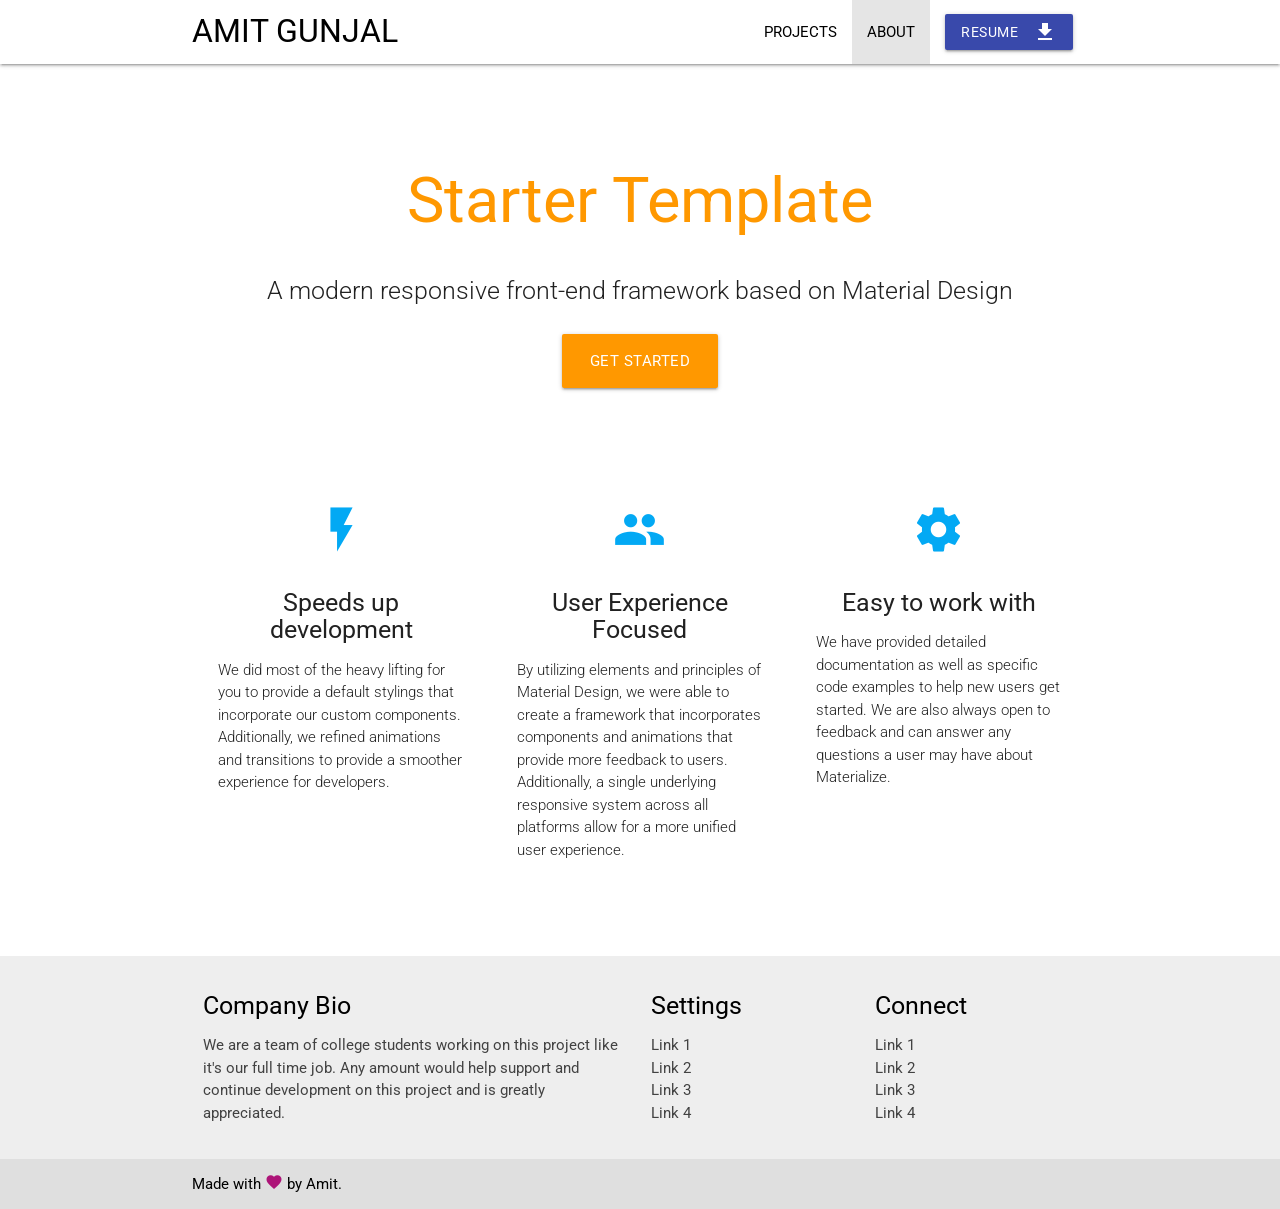
==== about.html @ e97c18be "new homepage and introduced other pages" ====
<!DOCTYPE html>
<html lang="en">

<head>
    <meta http-equiv="Content-Type" content="text/html; charset=UTF-8" />
    <meta name="viewport" content="width=device-width, initial-scale=1, maximum-scale=1.0" />
    <title>Starter Template - Materialize</title>

    <!-- CSS  -->
    <link href="https://fonts.googleapis.com/icon?family=Material+Icons" rel="stylesheet">
    <link href="lib/css/materialize.min.css" type="text/css" rel="stylesheet" media="screen,projection" />
    <link href="css/index.css" type="text/css" rel="stylesheet" media="screen,projection" />
    <link href="https://fonts.googleapis.com/css2?family=Open+Sans&family=Roboto:wght@300&display=swap"
        rel="stylesheet">
</head>

<body>
    <nav class="white" role="navigation">
        <div class="nav-wrapper container"><a id="logo-container" href="index.html" class="brand-logo black-text">AMIT GUNJAL</a>
            <ul class="right hide-on-med-and-down">
                <li><a class="waves-effect waves-light btn indigo darken-1"><i class="material-icons right">file_download</i>RESUME</a></li>
            </ul>
            <ul class="right hide-on-med-and-down">
                <li class="active"><a href="about.html" class="black-text">ABOUT</a></li>
            </ul>
            <ul class="right hide-on-med-and-down">
                <li><a href="projects.html" class="black-text">PROJECTS</a></li>
            </ul>
            
            <ul id="nav-mobile" class="sidenav">
                <li><a href="#" class="black-text">ABOUT</a></li>
                <li><a href="#" class="black-text">PROJECTS</a></li>
                <li><a class="waves-effect waves-light btn indigo darken-1"><i class="material-icons right">file_download</i>RESUME</a></li>
            </ul>
            <a href="#" data-target="nav-mobile" class="sidenav-trigger black-text"><i
                    class="material-icons">menu</i></a>
        </div>
    </nav>
    <div class="section no-pad-bot" id="index-banner">
        <div class="container">
            <br><br>
            <h1 class="header center orange-text">Starter Template</h1>
            <div class="row center">
                <h5 class="header col s12 light">A modern responsive front-end framework based on Material Design</h5>
            </div>
            <div class="row center">
                <a href="http://materializecss.com/getting-started.html" id="download-button"
                    class="btn-large waves-effect waves-light orange">Get Started</a>
            </div>
            <br><br>

        </div>
    </div>


    <div class="container">
        <div class="section">

            <!--   Icon Section   -->
            <div class="row">
                <div class="col s12 m4">
                    <div class="icon-block">
                        <h2 class="center light-blue-text"><i class="material-icons">flash_on</i></h2>
                        <h5 class="center">Speeds up development</h5>

                        <p class="light">We did most of the heavy lifting for you to provide a default stylings that
                            incorporate our custom components. Additionally, we refined animations and transitions to
                            provide a smoother experience for developers.</p>
                    </div>
                </div>

                <div class="col s12 m4">
                    <div class="icon-block">
                        <h2 class="center light-blue-text"><i class="material-icons">group</i></h2>
                        <h5 class="center">User Experience Focused</h5>

                        <p class="light">By utilizing elements and principles of Material Design, we were able to create
                            a framework that incorporates components and animations that provide more feedback to users.
                            Additionally, a single underlying responsive system across all platforms allow for a more
                            unified user experience.</p>
                    </div>
                </div>

                <div class="col s12 m4">
                    <div class="icon-block">
                        <h2 class="center light-blue-text"><i class="material-icons">settings</i></h2>
                        <h5 class="center">Easy to work with</h5>

                        <p class="light">We have provided detailed documentation as well as specific code examples to
                            help new users get started. We are also always open to feedback and can answer any questions
                            a user may have about Materialize.</p>
                    </div>
                </div>
            </div>

        </div>
        <br><br>
    </div>

    <footer class="page-footer grey lighten-3">
        <div class="container">
            <div class="row">
                <div class="col l6 s12">
                    <h5 class="black-text">Company Bio</h5>
                    <p class="text-424242">We are a team of college students working on this project like
                        it's our full time job. Any amount would help support and continue development on this project
                        and is greatly appreciated.</p>


                </div>
                <div class="col l3 s12">
                    <h5 class="black-text">Settings</h5>
                    <ul>
                        <li><a class="text-424242" href="#!">Link 1</a></li>
                        <li><a class="text-424242" href="#!">Link 2</a></li>
                        <li><a class="text-424242" href="#!">Link 3</a></li>
                        <li><a class="text-424242" href="#!">Link 4</a></li>
                    </ul>
                </div>
                <div class="col l3 s12">
                    <h5 class="black-text">Connect</h5>
                    <ul>
                        <li><a class="text-424242" href="#!">Link 1</a></li>
                        <li><a class="text-424242" href="#!">Link 2</a></li>
                        <li><a class="text-424242" href="#!">Link 3</a></li>
                        <li><a class="text-424242" href="#!">Link 4</a></li>
                    </ul>
                </div>
            </div>
        </div>
        <div class="footer-copyright black-text">
            <div class="container">
                Made with <i class="material-icons favorite-icon">favorite</i> by Amit.</a>
            </div>
        </div>
    </footer>


    <!--  Scripts-->
    <script src="https://code.jquery.com/jquery-2.1.1.min.js"></script>
    <script src="lib/js/materialize.js"></script>
    <script src="js/index.js"></script>

</body>

</html>
---- css/index.css ----
/* Custom Stylesheet */
/**
 * Use this file to override Materialize files so you can update
 * the core Materialize files in the future
 *
 * Made By MaterializeCSS.com
 */
.primary {
  color: #ad1478;
}

.icon-block {
  padding: 0 15px;
}

.icon-block .material-icons {
  font-size: inherit;
}

@media only screen and (max-width: 992px) {
  nav .brand-logo {
    width: fit-content;
  }
  .sidenav li > a > i,
  .sidenav li > a > [class^="mdi-"],
  .sidenav li > a li > a > [class*="mdi-"],
  .sidenav li > a > i.material-icons {
    color: white;
  }
}

.text-424242 {
  color: #424242;
}

.favorite-icon {
  color: #ad1478;
  vertical-align: top;
  font-size: large;
}
.primary {
  color: #ad1478;
}
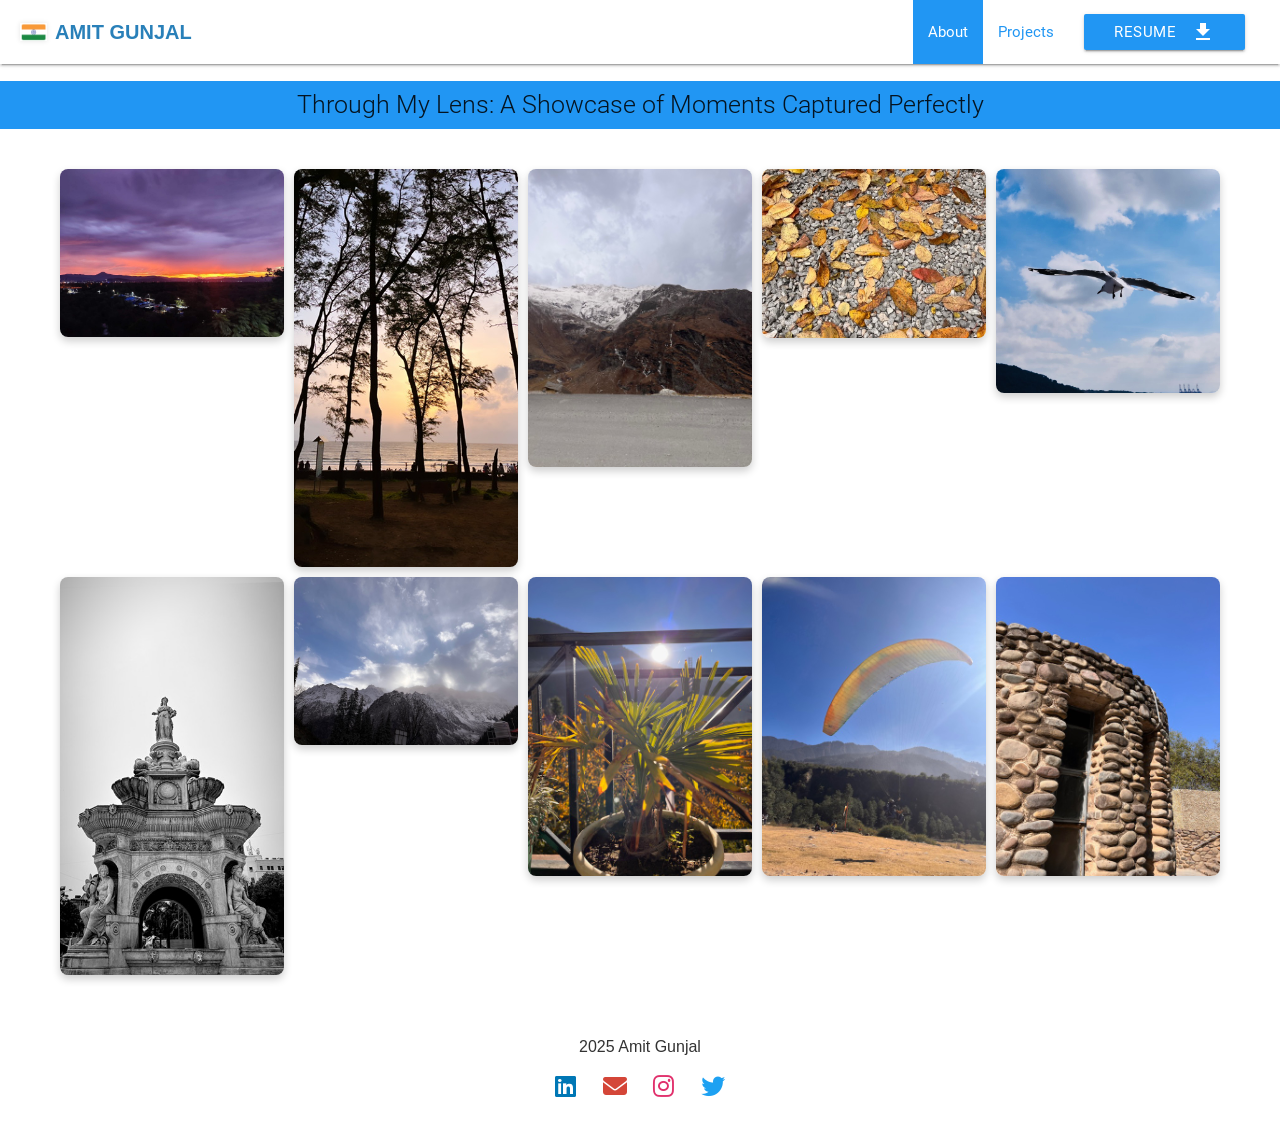
==== commit f7ad104a: "initial commit" ====
--- a/about.html
+++ b/about.html
@@ -1,146 +1,156 @@
 <!DOCTYPE html>
-<html lang="en">
+<html>
 
 <head>
-    <meta http-equiv="Content-Type" content="text/html; charset=UTF-8" />
-    <meta name="viewport" content="width=device-width, initial-scale=1, maximum-scale=1.0" />
-    <title>Starter Template - Materialize</title>
+  <title>About -Amit</title>
+  <!--Import Google Icon Font-->
+  <link href="https://fonts.googleapis.com/icon?family=Material+Icons" rel="stylesheet">
+  <!--Import materialize.css-->
+  <link type="text/css" rel="stylesheet" href="css/materialize.min.css" media="screen,projection" />
+  <link rel="stylesheet" href="https://cdnjs.cloudflare.com/ajax/libs/font-awesome/6.5.1/css/all.min.css">
 
-    <!-- CSS  -->
-    <link href="https://fonts.googleapis.com/icon?family=Material+Icons" rel="stylesheet">
-    <link href="lib/css/materialize.min.css" type="text/css" rel="stylesheet" media="screen,projection" />
-    <link href="css/index.css" type="text/css" rel="stylesheet" media="screen,projection" />
-    <link href="https://fonts.googleapis.com/css2?family=Open+Sans&family=Roboto:wght@300&display=swap"
-        rel="stylesheet">
+  <!--Let browser know website is optimized for mobile-->
+  <meta name="viewport" content="width=device-width, initial-scale=1.0" />
 </head>
+<style type="text/css">
+  html {
+    margin-right: 0px;
+    margin-left: 0px;
+    background-color: #fff;
+  }
+
+  #nav .color-primary-dark {
+    color: #2196f3;
+  }
+
+  #nav .color-primary-dark-back a {
+    background-color: #2196f3;
+  }
+
+  .parallax-container {
+    height: 300px;
+  }
+
+  .git-logo:hover {
+    height: 72px;
+    width: 72px;
+    display: block;
+    padding: 10px;
+    border: 2px solid red;
+  }
+</style>
+<!--------------------------------------------- Body-------------------------------------------------------------->
 
 <body>
-    <nav class="white" role="navigation">
-        <div class="nav-wrapper container"><a id="logo-container" href="index.html" class="brand-logo black-text">AMIT GUNJAL</a>
-            <ul class="right hide-on-med-and-down">
-                <li><a class="waves-effect waves-light btn indigo darken-1"><i class="material-icons right">file_download</i>RESUME</a></li>
-            </ul>
-            <ul class="right hide-on-med-and-down">
-                <li class="active"><a href="about.html" class="black-text">ABOUT</a></li>
-            </ul>
-            <ul class="right hide-on-med-and-down">
-                <li><a href="projects.html" class="black-text">PROJECTS</a></li>
-            </ul>
-            
-            <ul id="nav-mobile" class="sidenav">
-                <li><a href="#" class="black-text">ABOUT</a></li>
-                <li><a href="#" class="black-text">PROJECTS</a></li>
-                <li><a class="waves-effect waves-light btn indigo darken-1"><i class="material-icons right">file_download</i>RESUME</a></li>
-            </ul>
-            <a href="#" data-target="nav-mobile" class="sidenav-trigger black-text"><i
-                    class="material-icons">menu</i></a>
-        </div>
-    </nav>
-    <div class="section no-pad-bot" id="index-banner">
-        <div class="container">
-            <br><br>
-            <h1 class="header center orange-text">Starter Template</h1>
-            <div class="row center">
-                <h5 class="header col s12 light">A modern responsive front-end framework based on Material Design</h5>
-            </div>
-            <div class="row center">
-                <a href="http://materializecss.com/getting-started.html" id="download-button"
-                    class="btn-large waves-effect waves-light orange">Get Started</a>
-            </div>
-            <br><br>
+  <!--Import jQuery before materialize.js-->
+  <script type="text/javascript" src="https://code.jquery.com/jquery-3.2.1.min.js"></script>
+  <script type="text/javascript" src="js/materialize.min.js"></script>
+  <script type="text/javascript">
 
-        </div>
+    $(document).ready(function () {
+      $('.materialboxed').materialbox();
+    });
+
+  </script>
+
+  <!--------------------------------------------- NavBAr---------------------------------------------------------------->
+  <nav>
+    <div id="nav" class="nav-wrapper white" style="padding-left: 20px;padding-right: 20px;">
+      <a href="http://amitgunjal26.github.io/amitgunjal.github.io//" class="brand-logo"
+        style="font-family: Arial, sans-serif; font-size: 20px; color: #2c3e50; text-decoration: none; display: inline-flex; align-items: center; border-radius: 5px; transition: background-color 0.3s ease;">
+        <img src="images/indian-flag.png" height="18" width="27"
+          style="vertical-align: middle; margin-right: 8px; box-shadow: 0 0 5px rgba(0, 0, 0, 0.1);">
+        <span style="font-weight: bold; color: #2980b9;">AMIT GUNJAL</span>
+      </a>
+      <a href="#" data-activates="mobile-demo" class="button-collapse color-primary-dark"><i
+          class="material-icons">menu</i></a>
+      <ul class="right hide-on-med-and-down">
+        <li class="color-primary-dark-back"><a href="about.html" class="">About</a></li>
+        <li><a href="projects.html" class="color-primary-dark">Projects</a></li>
+        <li><a class="tooltipped blue btn" data-position="bottom" data-delay="50"
+            data-tooltip="Click to download" href="docs/Resume.pdf">Resume <i
+              class="material-icons right">file_download</i></a></li>
+      </ul>
+      <ul class="side-nav" id="mobile-demo">
+        <li><a href="about.html" class="color-primary-dark">About</a></li>
+        <li><a href="badges.html" class="color-primary-dark">Projects</a></li>
+        <li><a class="tooltipped btn blue waves-effect waves-light btn blue" data-position="bottom" data-delay="50"
+            data-tooltip="Click to download" href="docs/Resume.pdf">Resume <i
+              class="material-icons right">file_download</i></a></li>
+      </ul>
     </div>
+  </nav>
+  <!-- --------------------------------------------- Project 1 ------------------------------------------------------ -->
+  <style>
+    .photo-collage {
+      display: grid;
+      grid-template-columns: repeat(5, 1fr);
+      gap: 10px;
+      padding: 20px;
+      max-width: 1200px;
+      margin: 20px auto;
+    }
 
+    .photo-collage img {
+      width: 100%;
+      height: auto;
+      border-radius: 8px;
+      box-shadow: 0 4px 8px rgba(0, 0, 0, 0.2);
+      transition: transform 0.3s, box-shadow 0.3s;
+    }
 
-    <div class="container">
-        <div class="section">
+    .photo-collage img:hover {
+      transform: scale(1.05);
+      box-shadow: 0 8px 16px rgba(0, 0, 0, 0.3);
+    }
 
-            <!--   Icon Section   -->
-            <div class="row">
-                <div class="col s12 m4">
-                    <div class="icon-block">
-                        <h2 class="center light-blue-text"><i class="material-icons">flash_on</i></h2>
-                        <h5 class="center">Speeds up development</h5>
+    footer {
+      margin-top: 20px;
+      padding: 10px;
+      background-color: #333;
+      color: white;
+    }
+  </style>
+  </head>
 
-                        <p class="light">We did most of the heavy lifting for you to provide a default stylings that
-                            incorporate our custom components. Additionally, we refined animations and transitions to
-                            provide a smoother experience for developers.</p>
-                    </div>
-                </div>
+  <body>
+    <h4 align="center" class="blue flow-text" style="padding: 10px;">Through My Lens: A Showcase of Moments Captured Perfectly</h4>
 
-                <div class="col s12 m4">
-                    <div class="icon-block">
-                        <h2 class="center light-blue-text"><i class="material-icons">group</i></h2>
-                        <h5 class="center">User Experience Focused</h5>
+    <div class="photo-collage">
+      <img src="images/im1.JPG" alt="Photo 1">
+      <img src="images/im2.JPG" alt="Photo 2">
+      <img src="images/im6.jpg" alt="Photo 3">
+      <img src="images/im4.JPG" alt="Photo 4">
+      <img src="images/im5.JPG" alt="Photo 5">
+      <img src="images/im3.JPG" alt="Photo 6">
+      <img src="images/im7.jpg" alt="Photo 7">
+      <img src="images/im8.jpg" alt="Photo 8">
+      <img src="images/im9.jpg" alt="Photo 9">
+      <img src="images/im0.jpg" alt="Photo 10">
+    </div>
+    <!--------------------------------------------- Footer---------------------------------------------------------------->
 
-                        <p class="light">By utilizing elements and principles of Material Design, we were able to create
-                            a framework that incorporates components and animations that provide more feedback to users.
-                            Additionally, a single underlying responsive system across all platforms allow for a more
-                            unified user experience.</p>
-                    </div>
-                </div>
-
-                <div class="col s12 m4">
-                    <div class="icon-block">
-                        <h2 class="center light-blue-text"><i class="material-icons">settings</i></h2>
-                        <h5 class="center">Easy to work with</h5>
-
-                        <p class="light">We have provided detailed documentation as well as specific code examples to
-                            help new users get started. We are also always open to feedback and can answer any questions
-                            a user may have about Materialize.</p>
-                    </div>
-                </div>
-            </div>
-
-        </div>
-        <br><br>
-    </div>
-
-    <footer class="page-footer grey lighten-3">
-        <div class="container">
-            <div class="row">
-                <div class="col l6 s12">
-                    <h5 class="black-text">Company Bio</h5>
-                    <p class="text-424242">We are a team of college students working on this project like
-                        it's our full time job. Any amount would help support and continue development on this project
-                        and is greatly appreciated.</p>
-
-
-                </div>
-                <div class="col l3 s12">
-                    <h5 class="black-text">Settings</h5>
-                    <ul>
-                        <li><a class="text-424242" href="#!">Link 1</a></li>
-                        <li><a class="text-424242" href="#!">Link 2</a></li>
-                        <li><a class="text-424242" href="#!">Link 3</a></li>
-                        <li><a class="text-424242" href="#!">Link 4</a></li>
-                    </ul>
-                </div>
-                <div class="col l3 s12">
-                    <h5 class="black-text">Connect</h5>
-                    <ul>
-                        <li><a class="text-424242" href="#!">Link 1</a></li>
-                        <li><a class="text-424242" href="#!">Link 2</a></li>
-                        <li><a class="text-424242" href="#!">Link 3</a></li>
-                        <li><a class="text-424242" href="#!">Link 4</a></li>
-                    </ul>
-                </div>
-            </div>
-        </div>
-        <div class="footer-copyright black-text">
-            <div class="container">
-                Made with <i class="material-icons favorite-icon">favorite</i> by Amit.</a>
-            </div>
-        </div>
+    <footer class="page-footer white" style="padding: 20px; text-align: center; font-family: Arial, sans-serif;">
+      <p style="margin: 0; font-size: 16px; color: #333;">2025 Amit Gunjal</p>
+      <div style="margin-top: 10px;">
+        <a href="https://www.linkedin.com/in/amit-gunjal-8612068a/" target="_blank"
+          style="text-decoration: none; margin: 0 10px; color: #0077b5; font-size: 24px;">
+          <i class="fab fa-linkedin"></i>
+        </a>
+        <a href="mailto:amitgunjal26@gmail.com" target="_blank"
+          style="text-decoration: none; margin: 0 10px; color: #d44638; font-size: 24px;">
+          <i class="fas fa-envelope"></i>
+        </a>
+        <a href="https://www.instagram.com/_amitgunjal" target="_blank"
+          style="text-decoration: none; margin: 0 10px; color: #e1306c; font-size: 24px;">
+          <i class="fab fa-instagram"></i>
+        </a>
+        <a href="https://x.com/_amitgunjal" target="_blank"
+          style="text-decoration: none; margin: 0 10px; color: #1da1f2; font-size: 24px;">
+          <i class="fab fa-twitter"></i>
+        </a>
+      </div>
     </footer>
-
-
-    <!--  Scripts-->
-    <script src="https://code.jquery.com/jquery-2.1.1.min.js"></script>
-    <script src="lib/js/materialize.js"></script>
-    <script src="js/index.js"></script>
-
-</body>
+  </body>
 
 </html>
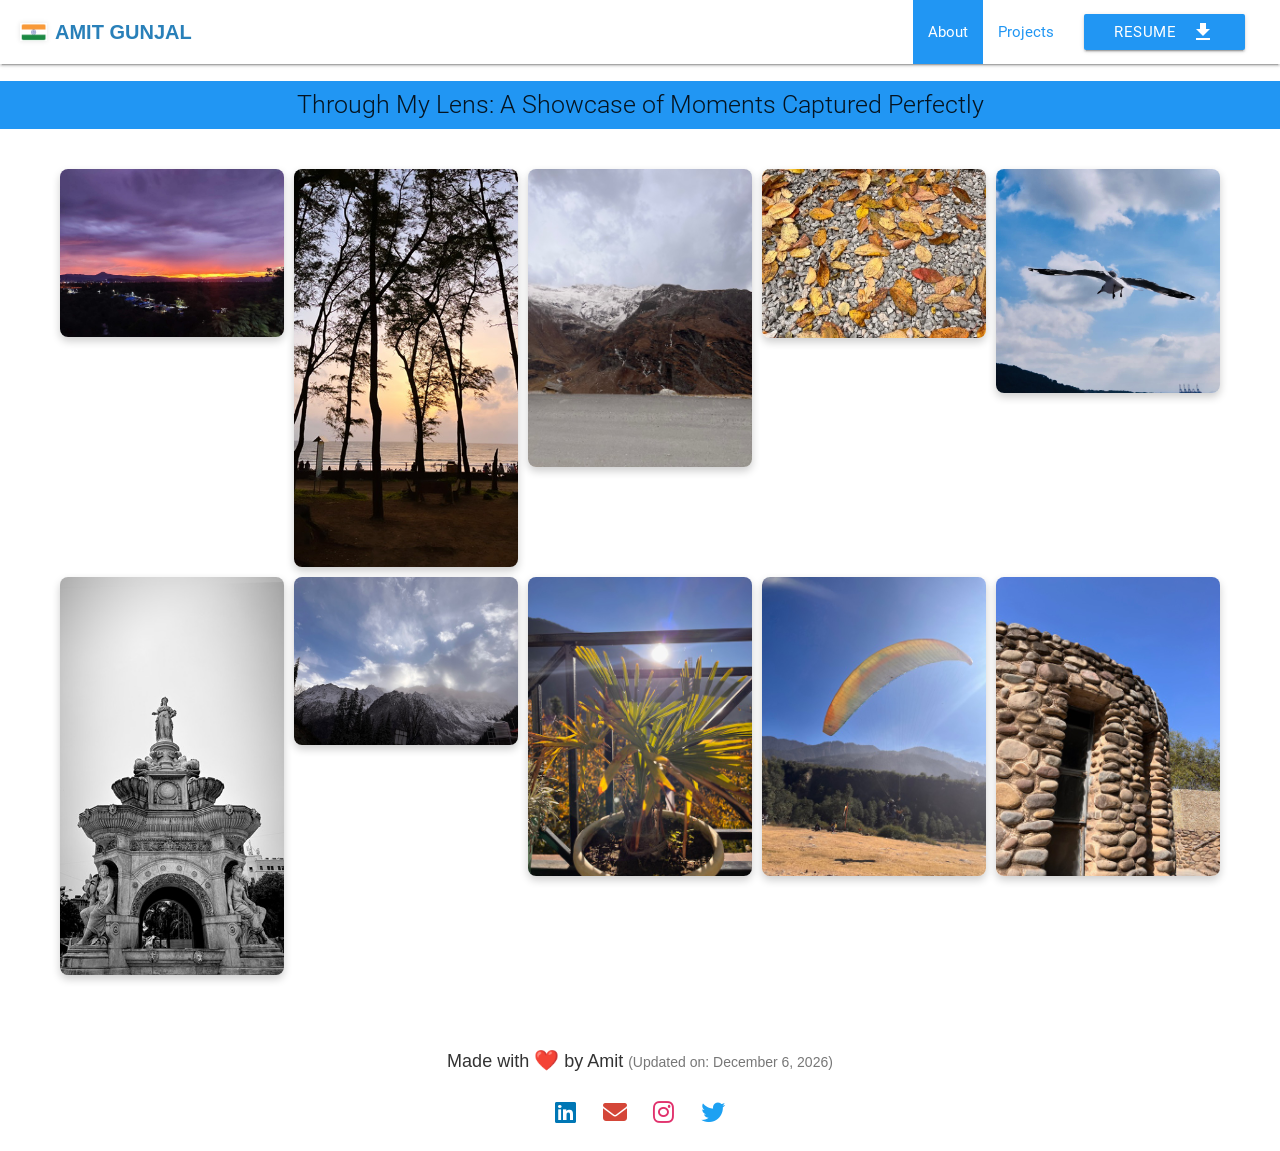
==== commit caed2acb: "updates" ====
--- a/about.html
+++ b/about.html
@@ -56,7 +56,7 @@
   <!--------------------------------------------- NavBAr---------------------------------------------------------------->
   <nav>
     <div id="nav" class="nav-wrapper white" style="padding-left: 20px;padding-right: 20px;">
-      <a href="http://amitgunjal26.github.io/amitgunjal.github.io//" class="brand-logo"
+      <a href="http://amitgunjal.github.io/amitgunjal.github.io//" class="brand-logo"
         style="font-family: Arial, sans-serif; font-size: 20px; color: #2c3e50; text-decoration: none; display: inline-flex; align-items: center; border-radius: 5px; transition: background-color 0.3s ease;">
         <img src="images/indian-flag.png" height="18" width="27"
           style="vertical-align: middle; margin-right: 8px; box-shadow: 0 0 5px rgba(0, 0, 0, 0.1);">
@@ -67,9 +67,8 @@
       <ul class="right hide-on-med-and-down">
         <li class="color-primary-dark-back"><a href="about.html" class="">About</a></li>
         <li><a href="projects.html" class="color-primary-dark">Projects</a></li>
-        <li><a class="tooltipped blue btn" data-position="bottom" data-delay="50"
-            data-tooltip="Click to download" href="docs/Resume.pdf">Resume <i
-              class="material-icons right">file_download</i></a></li>
+        <li><a class="tooltipped blue btn" data-position="bottom" data-delay="50" data-tooltip="Click to download"
+            href="docs/Resume.pdf">Resume <i class="material-icons right">file_download</i></a></li>
       </ul>
       <ul class="side-nav" id="mobile-demo">
         <li><a href="about.html" class="color-primary-dark">About</a></li>
@@ -114,7 +113,8 @@
   </head>
 
   <body>
-    <h4 align="center" class="blue flow-text" style="padding: 10px;">Through My Lens: A Showcase of Moments Captured Perfectly</h4>
+    <h4 align="center" class="blue flow-text" style="padding: 10px;">Through My Lens: A Showcase of Moments Captured
+      Perfectly</h4>
 
     <div class="photo-collage">
       <img src="images/im1.JPG" alt="Photo 1">
@@ -131,13 +131,25 @@
     <!--------------------------------------------- Footer---------------------------------------------------------------->
 
     <footer class="page-footer white" style="padding: 20px; text-align: center; font-family: Arial, sans-serif;">
-      <p style="margin: 0; font-size: 16px; color: #333;">2025 Amit Gunjal</p>
+      <div style="font-family: 'Arial', sans-serif; font-size: 18px; color: #333; text-align: center; padding: 10px;">
+        Made with <span style="color: #e25555; font-size: 20px;">❤️</span> by Amit
+        <span style="font-size: 14px; color: #777;">(Updated on: <span id="current-date"></span>)</span>
+      </div>
+      <script>
+        // Set today's date dynamically
+        const today = new Date().toLocaleDateString('en-US', {
+          year: 'numeric',
+          month: 'long',
+          day: 'numeric'
+        });
+        document.getElementById('current-date').textContent = today;
+      </script>
       <div style="margin-top: 10px;">
         <a href="https://www.linkedin.com/in/amit-gunjal-8612068a/" target="_blank"
           style="text-decoration: none; margin: 0 10px; color: #0077b5; font-size: 24px;">
           <i class="fab fa-linkedin"></i>
         </a>
-        <a href="mailto:amitgunjal26@gmail.com" target="_blank"
+        <a href="mailto:amitgunjal@gmail.com" target="_blank"
           style="text-decoration: none; margin: 0 10px; color: #d44638; font-size: 24px;">
           <i class="fas fa-envelope"></i>
         </a>
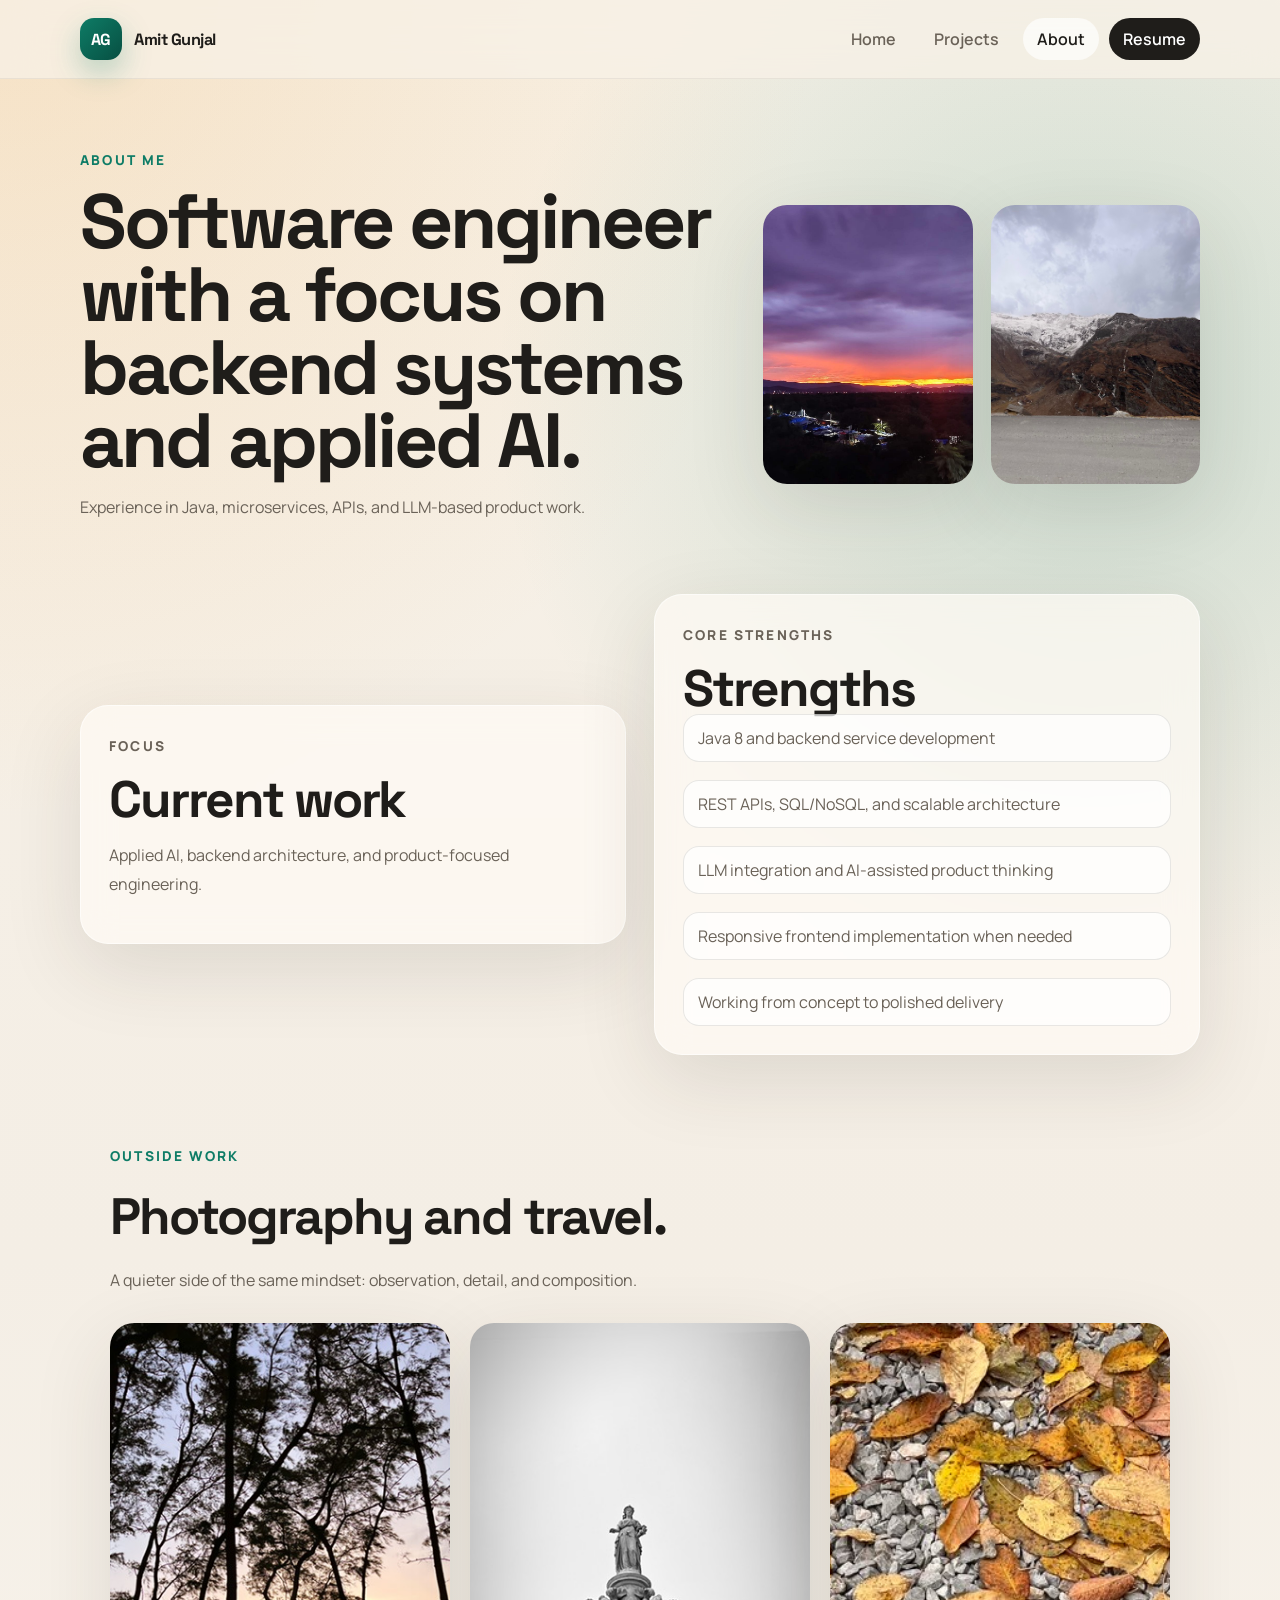
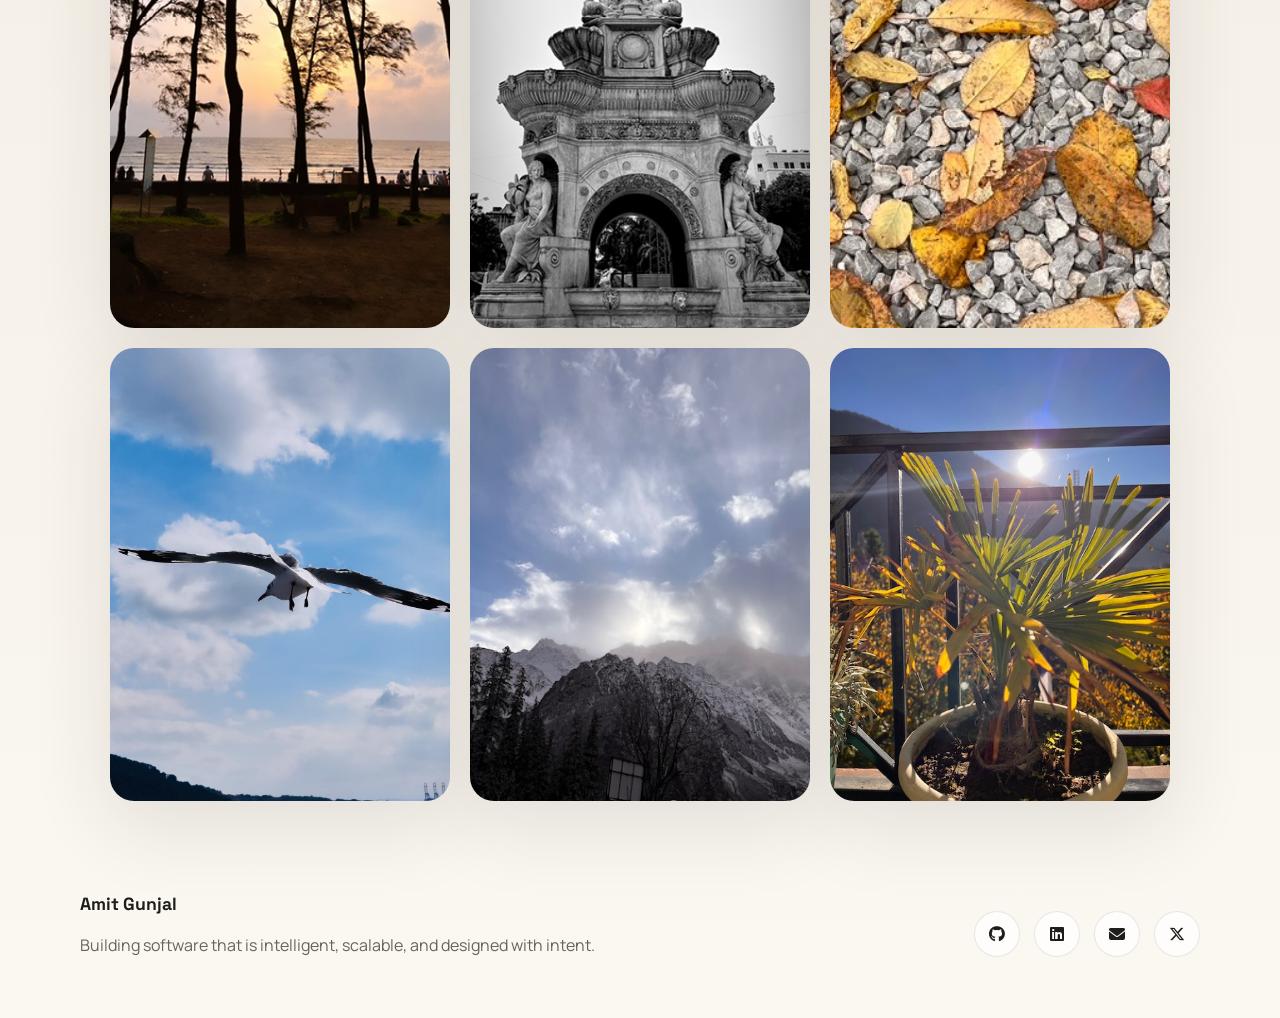
==== commit 4be33116: "Revamp portfolio site" ====
--- a/about.html
+++ b/about.html
@@ -1,168 +1,106 @@
 <!DOCTYPE html>
-<html>
+<html lang="en">
+<head>
+  <meta charset="UTF-8">
+  <meta name="viewport" content="width=device-width, initial-scale=1.0">
+  <title>About | Amit Gunjal</title>
+  <link rel="preconnect" href="https://fonts.googleapis.com">
+  <link rel="preconnect" href="https://fonts.gstatic.com" crossorigin>
+  <link href="https://fonts.googleapis.com/css2?family=Manrope:wght@400;500;600;700;800&family=Space+Grotesk:wght@500;700&display=swap" rel="stylesheet">
+  <link rel="stylesheet" href="https://cdnjs.cloudflare.com/ajax/libs/font-awesome/6.5.1/css/all.min.css">
+  <link rel="stylesheet" href="css/style.css">
+</head>
+<body>
+  <div class="site-shell">
+    <header class="site-header">
+      <div class="container nav-bar">
+        <a class="brand" href="index.html">
+          <span class="brand-mark">AG</span>
+          <span class="brand-text">Amit Gunjal</span>
+        </a>
+        <nav class="nav-links">
+          <a href="index.html">Home</a>
+          <a href="projects.html">Projects</a>
+          <a href="about.html" class="is-active">About</a>
+          <a href="docs/Resume.pdf" class="nav-cta">Resume</a>
+        </nav>
+      </div>
+    </header>
 
-<head>
-  <title>About -Amit</title>
-  <!--Import Google Icon Font-->
-  <link href="https://fonts.googleapis.com/icon?family=Material+Icons" rel="stylesheet">
-  <!--Import materialize.css-->
-  <link type="text/css" rel="stylesheet" href="css/materialize.min.css" media="screen,projection" />
-  <link rel="stylesheet" href="https://cdnjs.cloudflare.com/ajax/libs/font-awesome/6.5.1/css/all.min.css">
+    <main>
+      <section class="page-hero">
+        <div class="container page-hero-grid">
+          <div>
+            <p class="eyebrow">About Me</p>
+            <h1>Software engineer with a focus on backend systems and applied AI.</h1>
+            <p class="section-copy">
+              Experience in Java, microservices, APIs, and LLM-based product work.
+            </p>
+          </div>
+          <div class="page-photo-stack">
+            <img src="images/im1.JPG" alt="Amit outdoors">
+            <img src="images/im6.jpg" alt="Amit traveling">
+          </div>
+        </div>
+      </section>
 
-  <!--Let browser know website is optimized for mobile-->
-  <meta name="viewport" content="width=device-width, initial-scale=1.0" />
-</head>
-<style type="text/css">
-  html {
-    margin-right: 0px;
-    margin-left: 0px;
-    background-color: #fff;
-  }
+      <section class="section-block">
+        <div class="container two-column-layout">
+          <article class="content-panel">
+            <p class="eyebrow">Focus</p>
+            <h2>Current work</h2>
+            <p>Applied AI, backend architecture, and product-focused engineering.</p>
+          </article>
 
-  #nav .color-primary-dark {
-    color: #2196f3;
-  }
+          <article class="content-panel">
+            <p class="eyebrow">Core Strengths</p>
+            <h2>Strengths</h2>
+            <div class="mini-list">
+              <div>Java 8 and backend service development</div>
+              <div>REST APIs, SQL/NoSQL, and scalable architecture</div>
+              <div>LLM integration and AI-assisted product thinking</div>
+              <div>Responsive frontend implementation when needed</div>
+              <div>Working from concept to polished delivery</div>
+            </div>
+          </article>
+        </div>
+      </section>
 
-  #nav .color-primary-dark-back a {
-    background-color: #2196f3;
-  }
+      <section class="section-block section-accent">
+        <div class="container">
+          <div class="section-heading">
+            <p class="eyebrow">Outside Work</p>
+            <h2>Photography and travel.</h2>
+          </div>
+          <p class="section-copy section-copy-narrow">
+            A quieter side of the same mindset: observation, detail, and composition.
+          </p>
+          <div class="gallery-grid">
+            <img src="images/im2.JPG" alt="Gallery image 1">
+            <img src="images/im3.JPG" alt="Gallery image 2">
+            <img src="images/im4.JPG" alt="Gallery image 3">
+            <img src="images/im5.JPG" alt="Gallery image 4">
+            <img src="images/im7.jpg" alt="Gallery image 5">
+            <img src="images/im8.jpg" alt="Gallery image 6">
+          </div>
+        </div>
+      </section>
+    </main>
 
-  .parallax-container {
-    height: 300px;
-  }
-
-  .git-logo:hover {
-    height: 72px;
-    width: 72px;
-    display: block;
-    padding: 10px;
-    border: 2px solid red;
-  }
-</style>
-<!--------------------------------------------- Body-------------------------------------------------------------->
-
-<body>
-  <!--Import jQuery before materialize.js-->
-  <script type="text/javascript" src="https://code.jquery.com/jquery-3.2.1.min.js"></script>
-  <script type="text/javascript" src="js/materialize.min.js"></script>
-  <script type="text/javascript">
-
-    $(document).ready(function () {
-      $('.materialboxed').materialbox();
-    });
-
-  </script>
-
-  <!--------------------------------------------- NavBAr---------------------------------------------------------------->
-  <nav>
-    <div id="nav" class="nav-wrapper white" style="padding-left: 20px;padding-right: 20px;">
-      <a href="http://amitgunjal.github.io/amitgunjal.github.io//" class="brand-logo"
-        style="font-family: Arial, sans-serif; font-size: 20px; color: #2c3e50; text-decoration: none; display: inline-flex; align-items: center; border-radius: 5px; transition: background-color 0.3s ease;">
-        <img src="images/indian-flag.png" height="18" width="27"
-          style="vertical-align: middle; margin-right: 8px; box-shadow: 0 0 5px rgba(0, 0, 0, 0.1);">
-        <span style="font-weight: bold; color: #2980b9;">AMIT GUNJAL</span>
-      </a>
-      <a href="#" data-activates="mobile-demo" class="button-collapse color-primary-dark"><i
-          class="material-icons">menu</i></a>
-      <ul class="right hide-on-med-and-down">
-        <li class="color-primary-dark-back"><a href="about.html" class="">About</a></li>
-        <li><a href="projects.html" class="color-primary-dark">Projects</a></li>
-        <li><a class="tooltipped blue btn" data-position="bottom" data-delay="50" data-tooltip="Click to download"
-            href="docs/Resume.pdf">Resume <i class="material-icons right">file_download</i></a></li>
-      </ul>
-      <ul class="side-nav" id="mobile-demo">
-        <li><a href="about.html" class="color-primary-dark">About</a></li>
-        <li><a href="badges.html" class="color-primary-dark">Projects</a></li>
-        <li><a class="tooltipped btn blue waves-effect waves-light btn blue" data-position="bottom" data-delay="50"
-            data-tooltip="Click to download" href="docs/Resume.pdf">Resume <i
-              class="material-icons right">file_download</i></a></li>
-      </ul>
-    </div>
-  </nav>
-  <!-- --------------------------------------------- Project 1 ------------------------------------------------------ -->
-  <style>
-    .photo-collage {
-      display: grid;
-      grid-template-columns: repeat(5, 1fr);
-      gap: 10px;
-      padding: 20px;
-      max-width: 1200px;
-      margin: 20px auto;
-    }
-
-    .photo-collage img {
-      width: 100%;
-      height: auto;
-      border-radius: 8px;
-      box-shadow: 0 4px 8px rgba(0, 0, 0, 0.2);
-      transition: transform 0.3s, box-shadow 0.3s;
-    }
-
-    .photo-collage img:hover {
-      transform: scale(1.05);
-      box-shadow: 0 8px 16px rgba(0, 0, 0, 0.3);
-    }
-
-    footer {
-      margin-top: 20px;
-      padding: 10px;
-      background-color: #333;
-      color: white;
-    }
-  </style>
-  </head>
-
-  <body>
-    <h4 align="center" class="blue flow-text" style="padding: 10px;">Through My Lens: A Showcase of Moments Captured
-      Perfectly</h4>
-
-    <div class="photo-collage">
-      <img src="images/im1.JPG" alt="Photo 1">
-      <img src="images/im2.JPG" alt="Photo 2">
-      <img src="images/im6.jpg" alt="Photo 3">
-      <img src="images/im4.JPG" alt="Photo 4">
-      <img src="images/im5.JPG" alt="Photo 5">
-      <img src="images/im3.JPG" alt="Photo 6">
-      <img src="images/im7.jpg" alt="Photo 7">
-      <img src="images/im8.jpg" alt="Photo 8">
-      <img src="images/im9.jpg" alt="Photo 9">
-      <img src="images/im0.jpg" alt="Photo 10">
-    </div>
-    <!--------------------------------------------- Footer---------------------------------------------------------------->
-
-    <footer class="page-footer white" style="padding: 20px; text-align: center; font-family: Arial, sans-serif;">
-      <div style="font-family: 'Arial', sans-serif; font-size: 18px; color: #333; text-align: center; padding: 10px;">
-        Made with <span style="color: #e25555; font-size: 20px;">❤️</span> by Amit
-        <span style="font-size: 14px; color: #777;">(Updated on: <span id="current-date"></span>)</span>
-      </div>
-      <script>
-        // Set today's date dynamically
-        const today = new Date().toLocaleDateString('en-US', {
-          year: 'numeric',
-          month: 'long',
-          day: 'numeric'
-        });
-        document.getElementById('current-date').textContent = today;
-      </script>
-      <div style="margin-top: 10px;">
-        <a href="https://www.linkedin.com/in/amit-gunjal-8612068a/" target="_blank"
-          style="text-decoration: none; margin: 0 10px; color: #0077b5; font-size: 24px;">
-          <i class="fab fa-linkedin"></i>
-        </a>
-        <a href="mailto:amitgunjal@gmail.com" target="_blank"
-          style="text-decoration: none; margin: 0 10px; color: #d44638; font-size: 24px;">
-          <i class="fas fa-envelope"></i>
-        </a>
-        <a href="https://www.instagram.com/_amitgunjal" target="_blank"
-          style="text-decoration: none; margin: 0 10px; color: #e1306c; font-size: 24px;">
-          <i class="fab fa-instagram"></i>
-        </a>
-        <a href="https://x.com/_amitgunjal" target="_blank"
-          style="text-decoration: none; margin: 0 10px; color: #1da1f2; font-size: 24px;">
-          <i class="fab fa-twitter"></i>
-        </a>
+    <footer class="site-footer">
+      <div class="container footer-content">
+        <div>
+          <p class="footer-title">Amit Gunjal</p>
+          <p class="footer-copy">Building software that is intelligent, scalable, and designed with intent.</p>
+        </div>
+        <div class="footer-links">
+          <a href="https://github.com/amitgunjal/" target="_blank" rel="noreferrer"><i class="fab fa-github"></i></a>
+          <a href="https://www.linkedin.com/in/amit-gunjal-8612068a/" target="_blank" rel="noreferrer"><i class="fab fa-linkedin"></i></a>
+          <a href="mailto:amitgunjal26@gmail.com"><i class="fas fa-envelope"></i></a>
+          <a href="https://x.com/_amitgunjal" target="_blank" rel="noreferrer"><i class="fab fa-x-twitter"></i></a>
+        </div>
       </div>
     </footer>
-  </body>
-
-</html>+  </div>
+</body>
+</html>
--- a/css/style.css
+++ b/css/style.css
@@ -0,0 +1,594 @@
+:root {
+  --bg: #f5efe6;
+  --surface: rgba(255, 251, 246, 0.7);
+  --text: #1f1d1a;
+  --muted: #6a6258;
+  --line: rgba(31, 29, 26, 0.1);
+  --accent: #0e7c66;
+  --accent-strong: #074f42;
+  --accent-soft: #d9f4ea;
+  --highlight: #f3b562;
+  --shadow: 0 24px 80px rgba(53, 43, 30, 0.12);
+}
+
+* {
+  box-sizing: border-box;
+}
+
+html {
+  scroll-behavior: smooth;
+}
+
+body {
+  margin: 0;
+  font-family: "Manrope", sans-serif;
+  color: var(--text);
+  background:
+    radial-gradient(circle at top left, rgba(243, 181, 98, 0.25), transparent 28%),
+    radial-gradient(circle at 85% 15%, rgba(14, 124, 102, 0.18), transparent 24%),
+    linear-gradient(180deg, #f7f1e7 0%, #f4eee5 48%, #fbf8f2 100%);
+}
+
+a {
+  color: inherit;
+  text-decoration: none;
+}
+
+img {
+  max-width: 100%;
+  display: block;
+}
+
+.site-shell {
+  min-height: 100vh;
+}
+
+.container {
+  width: min(1120px, calc(100% - 40px));
+  margin: 0 auto;
+}
+
+.site-header {
+  position: sticky;
+  top: 0;
+  z-index: 20;
+  backdrop-filter: blur(20px);
+  background: rgba(247, 241, 231, 0.76);
+  border-bottom: 1px solid rgba(31, 29, 26, 0.06);
+}
+
+.nav-bar {
+  display: flex;
+  align-items: center;
+  justify-content: space-between;
+  min-height: 78px;
+  gap: 20px;
+}
+
+.brand {
+  display: inline-flex;
+  align-items: center;
+  gap: 12px;
+  font-family: "Space Grotesk", sans-serif;
+  font-weight: 700;
+  letter-spacing: -0.03em;
+}
+
+.brand-mark {
+  width: 42px;
+  height: 42px;
+  display: inline-flex;
+  align-items: center;
+  justify-content: center;
+  border-radius: 14px;
+  color: #fff;
+  background: linear-gradient(135deg, var(--accent) 0%, var(--accent-strong) 100%);
+  box-shadow: 0 12px 30px rgba(14, 124, 102, 0.28);
+}
+
+.brand-text {
+  font-size: 1.02rem;
+}
+
+.nav-links {
+  display: flex;
+  align-items: center;
+  gap: 10px;
+}
+
+.nav-links a {
+  padding: 10px 14px;
+  color: var(--muted);
+  border-radius: 999px;
+  font-weight: 600;
+  transition: 180ms ease;
+}
+
+.nav-links a:hover,
+.nav-links a.is-active {
+  color: var(--text);
+  background: rgba(255, 255, 255, 0.65);
+}
+
+.nav-links .nav-cta {
+  color: #fff;
+  background: var(--text);
+}
+
+.nav-links .nav-cta:hover {
+  color: #fff;
+  background: #111;
+}
+
+.hero-section,
+.page-hero {
+  padding: 72px 0 28px;
+}
+
+.hero-grid,
+.page-hero-grid,
+.spotlight-grid,
+.two-column-layout,
+.footer-content,
+.cta-panel {
+  display: grid;
+  gap: 28px;
+}
+
+.hero-grid,
+.page-hero-grid,
+.spotlight-grid {
+  grid-template-columns: 1.2fr 0.8fr;
+  align-items: center;
+}
+
+.page-hero h1 {
+  max-width: 15ch;
+}
+
+.eyebrow {
+  margin: 0 0 16px;
+  font-size: 0.85rem;
+  font-weight: 800;
+  letter-spacing: 0.16em;
+  text-transform: uppercase;
+  color: var(--accent);
+}
+
+h1,
+h2,
+h3 {
+  margin: 0;
+  font-family: "Space Grotesk", sans-serif;
+  letter-spacing: -0.04em;
+}
+
+h1 {
+  font-size: clamp(3rem, 6vw, 5.7rem);
+  line-height: 0.95;
+  max-width: 11ch;
+}
+
+h2 {
+  font-size: clamp(2rem, 4vw, 3.2rem);
+  line-height: 1;
+}
+
+h3 {
+  font-size: 1.35rem;
+}
+
+.hero-text,
+.section-copy,
+.project-content p,
+.feature-card p,
+.timeline-item p,
+.footer-copy,
+.content-panel p,
+.profile-panel p,
+.showcase-copy p {
+  color: var(--muted);
+  line-height: 1.8;
+}
+
+.hero-text {
+  max-width: 58ch;
+  margin: 22px 0 0;
+  font-size: 1.08rem;
+}
+
+.hero-actions,
+.cta-actions,
+.project-meta,
+.footer-links,
+.hero-proof {
+  display: flex;
+  flex-wrap: wrap;
+  gap: 14px;
+}
+
+.hero-actions {
+  margin: 28px 0 24px;
+}
+
+.button {
+  display: inline-flex;
+  align-items: center;
+  justify-content: center;
+  padding: 14px 22px;
+  border-radius: 999px;
+  font-weight: 800;
+  transition: transform 180ms ease, box-shadow 180ms ease, background 180ms ease;
+}
+
+.button:hover {
+  transform: translateY(-2px);
+}
+
+.button-primary {
+  color: #fff;
+  background: linear-gradient(135deg, var(--accent) 0%, var(--accent-strong) 100%);
+  box-shadow: 0 18px 36px rgba(14, 124, 102, 0.22);
+}
+
+.button-secondary {
+  border: 1px solid var(--line);
+  background: rgba(255, 255, 255, 0.72);
+}
+
+.hero-proof div,
+.timeline-item,
+.feature-card,
+.content-panel,
+.showcase-card,
+.project-card,
+.timeline-panel,
+.cta-panel,
+.profile-card,
+.spotlight-item {
+  background: var(--surface);
+  border: 1px solid rgba(255, 255, 255, 0.55);
+  box-shadow: var(--shadow);
+  backdrop-filter: blur(16px);
+}
+
+.hero-proof div {
+  min-width: 180px;
+  padding: 18px;
+  border-radius: 22px;
+}
+
+.hero-proof strong {
+  display: block;
+  margin-bottom: 6px;
+  font-size: 1.15rem;
+}
+
+.hero-proof span {
+  color: var(--muted);
+  font-size: 0.95rem;
+}
+
+.profile-card {
+  position: relative;
+  overflow: hidden;
+  padding: 24px;
+  border-radius: 34px;
+}
+
+.profile-glow {
+  position: absolute;
+  inset: auto -50px -70px auto;
+  width: 220px;
+  height: 220px;
+  border-radius: 50%;
+  background: radial-gradient(circle, rgba(243, 181, 98, 0.65), rgba(243, 181, 98, 0));
+}
+
+.profile-image {
+  width: min(100%, 360px);
+  margin: 0 auto 22px;
+  border-radius: 30px;
+  object-fit: cover;
+  background: linear-gradient(180deg, #d8efe7, #fdf9f3);
+}
+
+.profile-panel {
+  position: relative;
+  z-index: 1;
+  padding: 4px 4px 0;
+}
+
+.status-pill,
+.project-tag {
+  display: inline-flex;
+  align-items: center;
+  padding: 8px 12px;
+  border-radius: 999px;
+  font-size: 0.8rem;
+  font-weight: 800;
+  letter-spacing: 0.08em;
+  text-transform: uppercase;
+  color: var(--accent-strong);
+  background: var(--accent-soft);
+}
+
+.profile-panel h2 {
+  margin: 16px 0 12px;
+  font-size: clamp(1.6rem, 2vw, 2.3rem);
+}
+
+.section-block {
+  padding: 28px 0 34px;
+}
+
+.section-accent .container,
+.timeline-panel,
+.cta-panel {
+  padding: 30px;
+  border-radius: 34px;
+}
+
+.section-heading {
+  display: grid;
+  gap: 10px;
+  margin-bottom: 24px;
+}
+
+.capability-grid,
+.timeline-grid,
+.gallery-grid,
+.project-grid {
+  display: grid;
+  gap: 20px;
+}
+
+.capability-grid {
+  grid-template-columns: repeat(3, minmax(0, 1fr));
+}
+
+.feature-card {
+  padding: 26px;
+  border-radius: 28px;
+}
+
+.feature-icon {
+  width: 52px;
+  height: 52px;
+  display: inline-flex;
+  align-items: center;
+  justify-content: center;
+  margin-bottom: 18px;
+  border-radius: 16px;
+  color: #fff;
+  background: linear-gradient(135deg, var(--text), #4e473f);
+}
+
+.spotlight-list {
+  display: grid;
+  gap: 16px;
+}
+
+.spotlight-item {
+  display: grid;
+  grid-template-columns: 56px 1fr;
+  gap: 18px;
+  align-items: start;
+  padding: 20px;
+  border-radius: 24px;
+}
+
+.spotlight-item span {
+  font-family: "Space Grotesk", sans-serif;
+  font-size: 1.35rem;
+  color: var(--accent);
+}
+
+.project-grid {
+  grid-template-columns: 1.2fr 0.8fr;
+}
+
+.project-card,
+.showcase-card {
+  overflow: hidden;
+  border-radius: 30px;
+}
+
+.project-card-wide {
+  display: grid;
+  grid-template-columns: 1fr 1fr;
+}
+
+.project-media img,
+.showcase-media img,
+.gallery-grid img,
+.page-photo-stack img {
+  width: 100%;
+  height: 100%;
+  object-fit: cover;
+}
+
+.project-content,
+.showcase-copy {
+  padding: 24px;
+}
+
+.project-content h3,
+.showcase-copy h2 {
+  margin: 16px 0 12px;
+}
+
+.project-content a,
+.showcase-copy a {
+  display: inline-flex;
+  margin-top: 16px;
+  font-weight: 800;
+  color: var(--accent-strong);
+}
+
+.timeline-grid {
+  grid-template-columns: repeat(4, minmax(0, 1fr));
+}
+
+.timeline-item {
+  padding: 22px;
+  border-radius: 24px;
+}
+
+.cta-panel,
+.footer-content,
+.two-column-layout {
+  grid-template-columns: repeat(2, minmax(0, 1fr));
+  align-items: center;
+}
+
+.site-footer {
+  padding: 28px 0 42px;
+}
+
+.footer-title {
+  margin: 0 0 8px;
+  font-family: "Space Grotesk", sans-serif;
+  font-size: 1.1rem;
+  font-weight: 700;
+}
+
+.footer-links {
+  justify-content: flex-end;
+}
+
+.footer-links a {
+  width: 46px;
+  height: 46px;
+  display: inline-flex;
+  align-items: center;
+  justify-content: center;
+  border-radius: 50%;
+  border: 1px solid var(--line);
+  background: rgba(255, 255, 255, 0.75);
+}
+
+.page-photo-stack,
+.mini-list,
+.stacked-projects {
+  display: grid;
+  gap: 18px;
+}
+
+.page-photo-stack {
+  grid-template-columns: 1fr 1fr;
+}
+
+.page-photo-stack img,
+.gallery-grid img {
+  min-height: 240px;
+  border-radius: 24px;
+  box-shadow: var(--shadow);
+}
+
+.content-panel {
+  padding: 28px;
+  border-radius: 28px;
+}
+
+.mini-list div,
+.project-meta span {
+  padding: 12px 14px;
+  border-radius: 16px;
+  color: var(--muted);
+  background: rgba(255, 255, 255, 0.72);
+  border: 1px solid var(--line);
+}
+
+.gallery-grid {
+  grid-template-columns: repeat(3, minmax(0, 1fr));
+  margin-top: 28px;
+}
+
+.section-copy-narrow {
+  max-width: 62ch;
+}
+
+.stacked-projects {
+  gap: 24px;
+}
+
+.showcase-card {
+  display: grid;
+  grid-template-columns: 1fr 0.95fr;
+  align-items: stretch;
+}
+
+@media (max-width: 980px) {
+  .hero-grid,
+  .page-hero-grid,
+  .spotlight-grid,
+  .project-grid,
+  .project-card-wide,
+  .timeline-grid,
+  .showcase-card,
+  .capability-grid,
+  .gallery-grid,
+  .two-column-layout,
+  .cta-panel,
+  .footer-content {
+    grid-template-columns: 1fr;
+  }
+
+  .nav-bar {
+    flex-direction: column;
+    padding: 16px 0;
+  }
+
+  .nav-links {
+    justify-content: center;
+  }
+
+  h1 {
+    max-width: 100%;
+  }
+
+  .footer-links {
+    justify-content: flex-start;
+  }
+}
+
+@media (max-width: 640px) {
+  .container {
+    width: min(100% - 24px, 1120px);
+  }
+
+  .hero-section,
+  .page-hero {
+    padding-top: 42px;
+  }
+
+  .nav-links {
+    gap: 6px;
+  }
+
+  .nav-links a {
+    padding: 9px 12px;
+    font-size: 0.92rem;
+  }
+
+  .section-accent .container,
+  .timeline-panel,
+  .cta-panel,
+  .profile-card,
+  .feature-card,
+  .content-panel,
+  .project-content,
+  .showcase-copy {
+    padding: 22px;
+  }
+
+  .page-photo-stack {
+    grid-template-columns: 1fr;
+  }
+
+  .page-photo-stack img,
+  .gallery-grid img {
+    min-height: 220px;
+  }
+}
